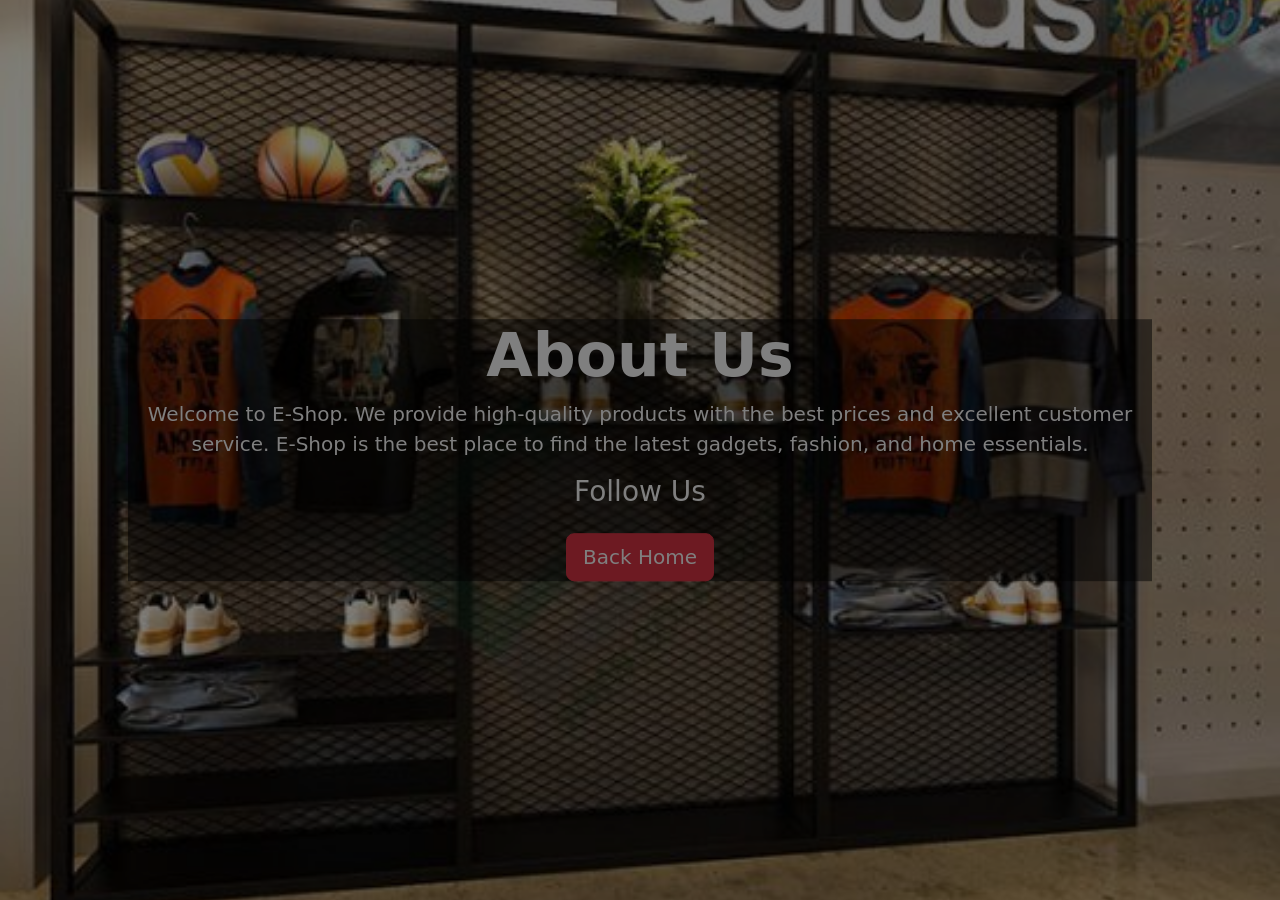
==== page/aboutus.html @ 5ab169bd "about and conntact" ====
<!DOCTYPE html>
<html lang="en">
<head>
    <meta charset="UTF-8">
    <meta name="viewport" content="width=device-width, initial-scale=1.0">
    <title>Document</title>
    <link href="https://cdn.jsdelivr.net/npm/bootstrap@5.3.8/dist/css/bootstrap.min.css" rel="stylesheet">
    <link rel="stylesheet"
          href="https://cdn.jsdelivr.net/npm/bootstrap-icons@1.11.3/font/bootstrap-icons.min.css">

    <style>
        .hero{

            position: relative;
            height: 600px;
            height: 100vh;
            overflow: hidden;
        }

        .hero img{
            width:100%;
            height:100%;
            object-fit:cover;
            align-items:center;
        }

        .overlay{
            position:absolute;
            top:0;
            left:0;
            width:100%;
            height:100%;
            background:rgba(0,0,0,.5);
        }

        .hero-text{
            position:absolute;
            top:50%;
            left:50%;
            transform:translate(-50%,-50%);
            color:white;
            text-align:center;
            width:80%;
        }

        .hero-text h1{
            font-size:60px;
            font-weight:bold;
        }

        .hero-text p{
            font-size:20px;
        }

    </style>

</head>
<body>

<!-- Banner -->
<div class="hero">

    <img src="/img/about.jpg" alt="">

    <div class="overlay"></div>

    <div class="hero-text">
        <h1>About Us</h1>

        <p>
            Welcome to E-Shop. We provide high-quality products with
            the best prices and excellent customer service. 
            E-Shop is the best place to find the latest gadgets, fashion, and home essentials.
        </p>
        <h3>Follow Us</h3>
<div class="overlay">
</div>
    <a href="index.html" class="btn btn-danger btn-lg mt-3">Back Home</a>

</div>
<div> 
</div>

<h3>Follow Us</h3>
<div>

<i class="bi bi-facebook fs-4 me-3"></i>

<i class="bi bi-instagram fs-4 me-3"></i>

<i class="bi bi-youtube fs-4"></i>

</div>
</body>
</html>
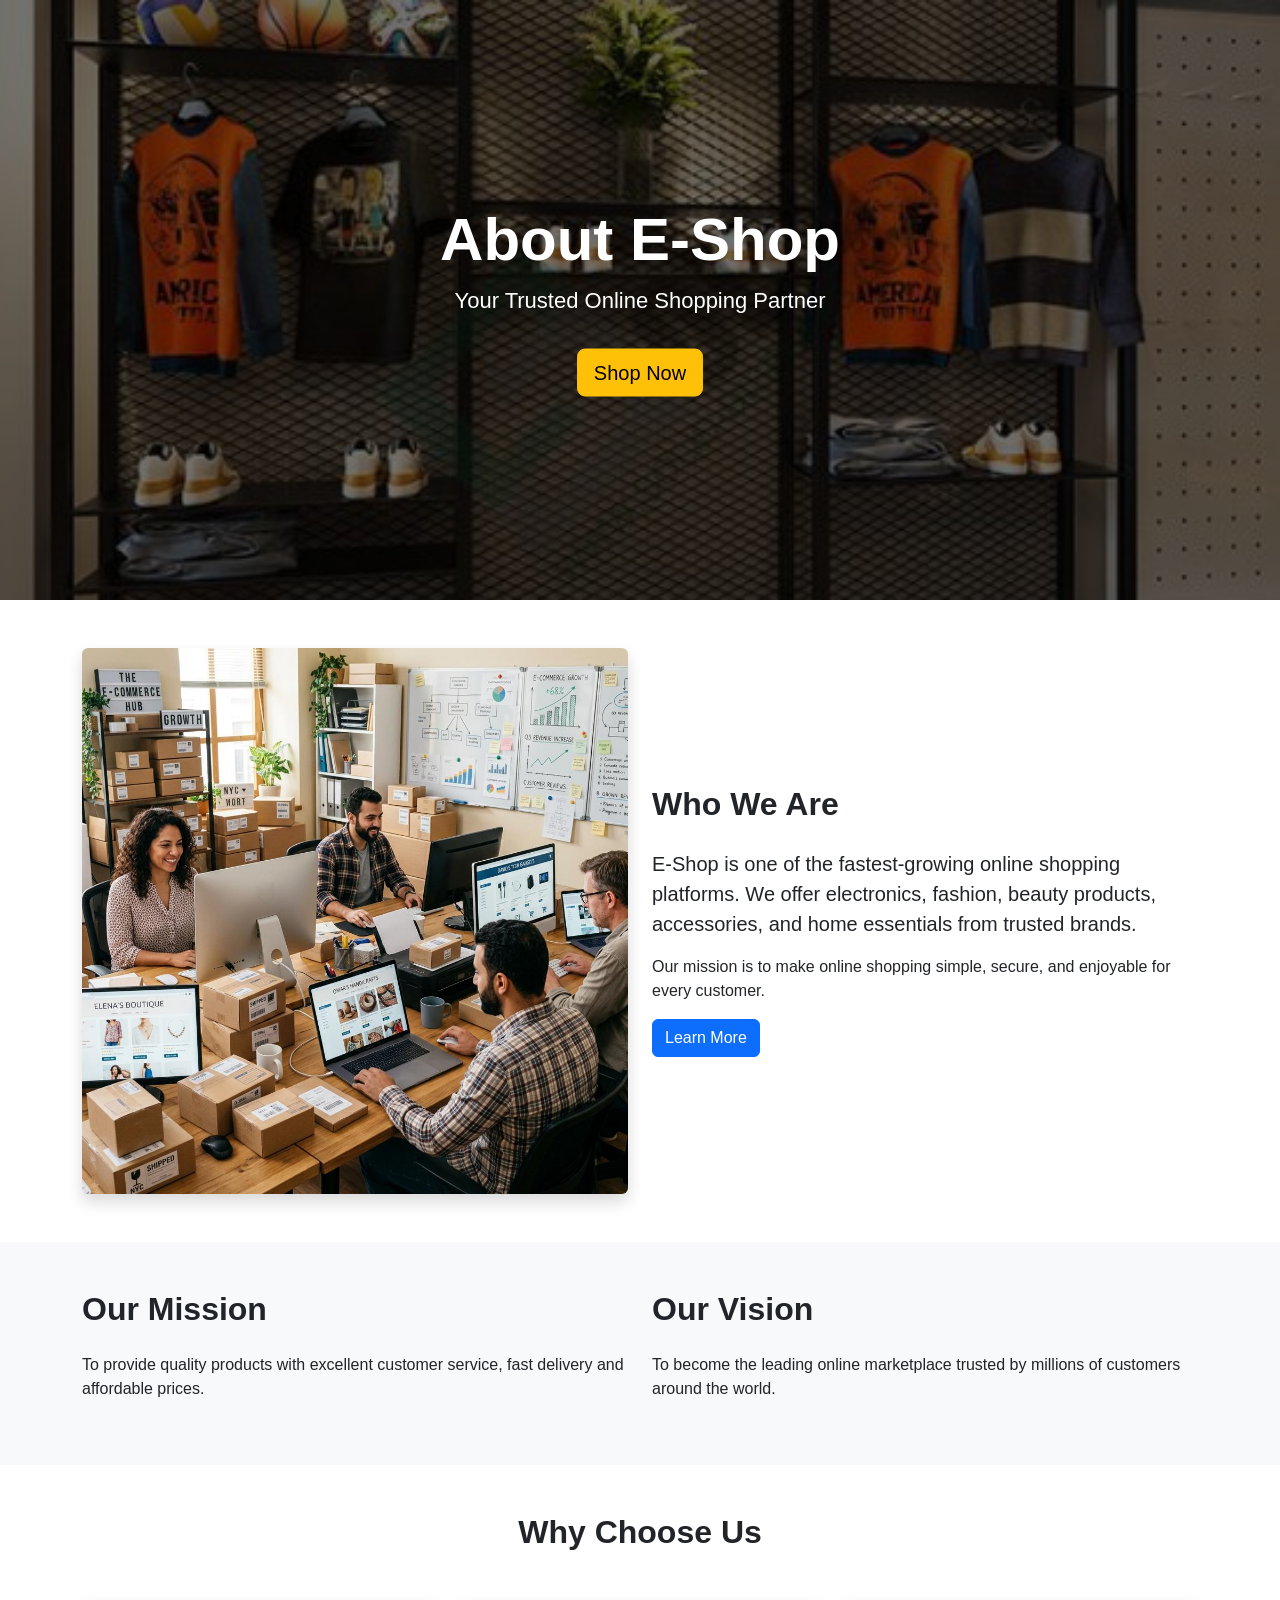
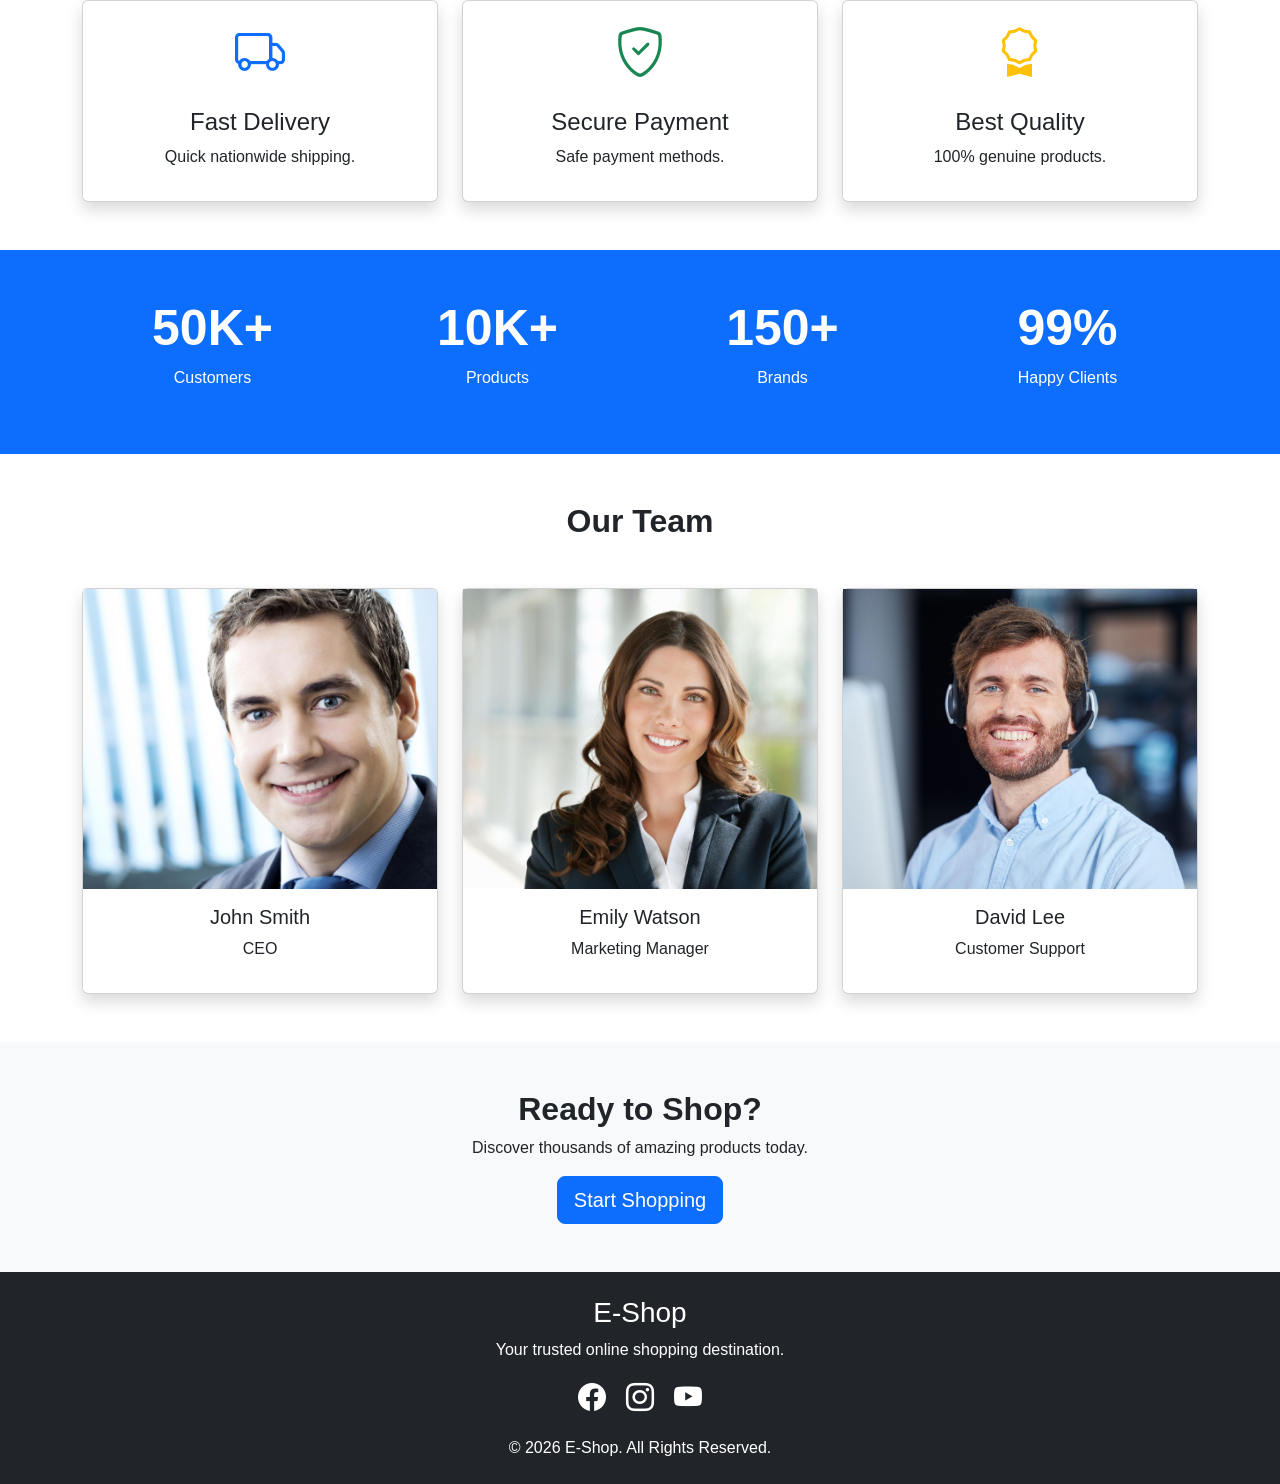
==== commit b416acbd: "About us" ====
--- a/page/aboutus.html
+++ b/page/aboutus.html
@@ -5,91 +5,278 @@
     <meta name="viewport" content="width=device-width, initial-scale=1.0">
     <title>Document</title>
     <link href="https://cdn.jsdelivr.net/npm/bootstrap@5.3.8/dist/css/bootstrap.min.css" rel="stylesheet">
-    <link rel="stylesheet"
-          href="https://cdn.jsdelivr.net/npm/bootstrap-icons@1.11.3/font/bootstrap-icons.min.css">
-
+    <link rel="stylesheet" href="https://cdn.jsdelivr.net/npm/bootstrap-icons@1.11.3/font/bootstrap-icons.min.css">
     <style>
-        .hero{
-
+        body {
+            font-family: Arial, Helvetica, sans-serif;
+        }
+        /* Banner */
+        .hero {
             position: relative;
             height: 600px;
-            height: 100vh;
-            overflow: hidden;
-        }
-
-        .hero img{
-            width:100%;
-            height:100%;
-            object-fit:cover;
-            align-items:center;
-        }
-
-        .overlay{
-            position:absolute;
-            top:0;
-            left:0;
-            width:100%;
-            height:100%;
-            background:rgba(0,0,0,.5);
-        }
-
-        .hero-text{
-            position:absolute;
-            top:50%;
-            left:50%;
-            transform:translate(-50%,-50%);
-            color:white;
-            text-align:center;
-            width:80%;
-        }
-
-        .hero-text h1{
-            font-size:60px;
-            font-weight:bold;
-        }
-
-        .hero-text p{
-            font-size:20px;
-        }
-
+        }
+        .hero img {
+            width: 100%;
+            height: 100%;
+            object-fit: cover;
+        }
+        .hero::before {
+            content: "";
+            position: absolute;
+            inset: 0;
+            background: rgba(0, 0, 0, .55);
+        }
+        .hero-content {
+            position: absolute;
+            top: 50%;
+            left: 50%;
+            transform: translate(-50%, -50%);
+            color: white;
+            text-align: center;
+        }
+        .hero-content h1 {
+            font-size: 60px;
+            font-weight: bold;
+        }
+        .hero-content p {
+            font-size: 22px;
+        }
+        /* Section */
+        .section-title {
+            font-weight: bold;
+            margin-bottom: 25px;
+        }
+        /* Feature */
+        .feature-card {
+            transition: .3s;
+        }
+        .feature-card:hover {
+            transform: translateY(-10px);
+        }
+        .feature-card i {
+            font-size: 50px;
+        }
+        /* Team */
+        .team img {
+            height: 300px;
+            object-fit: cover;
+        }
+        /* Counter */
+        .counter {
+            background: #0d6efd;
+            color: white;
+        }
+        .counter h2 {
+            font-size: 50px;
+            font-weight: bold;
+        }
+        .cta {
+            background: #f8f9fa;
+        }
+        footer a {
+            color: white;
+            text-decoration: none;
+        }
     </style>
-
 </head>
 <body>
-
-<!-- Banner -->
-<div class="hero">
-
-    <img src="/img/about.jpg" alt="">
-
-    <div class="overlay"></div>
-
-    <div class="hero-text">
-        <h1>About Us</h1>
-
+    <!--HERO-->
+    <section class="hero">
+        <img src="/img/about.jpg">
+        <div class="hero-content">
+            <h1>About E-Shop</h1>
+            <p>
+                Your Trusted Online Shopping Partner
+            </p>
+            <a href="/page/shop.html" class="btn btn-warning btn-lg mt-3">
+                Shop Now
+            </a>
+        </div>
+    </section>
+    <!--ABOU-->
+    <section class="container py-5">
+        <div class="row align-items-center">
+            <div class="col-lg-6">
+                <img src="/img/company.jpg" class="img-fluid rounded shadow">
+            </div>
+            <div class="col-lg-6">
+                <h2 class="section-title">
+                    Who We Are
+                </h2>
+                <p class="lead">
+                    E-Shop is one of the fastest-growing online shopping platforms.
+                    We offer electronics, fashion, beauty products, accessories,
+                    and home essentials from trusted brands.
+                </p>
+                <p>
+                    Our mission is to make online shopping simple, secure,
+                    and enjoyable for every customer.
+                </p>
+                <a href="#" class="btn btn-primary">
+                    Learn More
+                </a>
+            </div>
+        </div>
+    </section>
+    <!--Mission-->
+    <section class="bg-light py-5">
+        <div class="container">
+            <div class="row">
+                <div class="col-md-6">
+                    <h2 class="section-title">
+                        Our Mission
+                    </h2>
+                    <p>
+                        To provide quality products with excellent customer service,
+                        fast delivery and affordable prices.
+                    </p>
+                </div>
+                <div class="col-md-6">
+                    <h2 class="section-title">
+                        Our Vision
+                    </h2>
+                    <p>
+                        To become the leading online marketplace trusted by millions
+                        of customers around the world.
+                    </p>
+                </div>
+            </div>
+        </div>
+    </section>
+    <!--WHY CHOOSE US-->
+    <section class="container py-5">
+        <h2 class="text-center fw-bold mb-5">
+            Why Choose Us
+        </h2>
+        <div class="row g-4">
+            <div class="col-md-4">
+                <div class="card shadow feature-card h-100">
+                    <div class="card-body text-center">
+                        <i class="bi bi-truck text-primary"></i>
+                        <h4 class="mt-3">
+                            Fast Delivery
+                        </h4>
+                        <p>
+                            Quick nationwide shipping.
+                        </p>
+                    </div>
+                </div>
+            </div>
+            <div class="col-md-4">
+                <div class="card shadow feature-card h-100">
+                    <div class="card-body text-center">
+                        <i class="bi bi-shield-check text-success"></i>
+                        <h4 class="mt-3">
+                            Secure Payment
+                        </h4>
+                        <p>
+                            Safe payment methods.
+                        </p>
+                    </div>
+                </div>
+            </div>
+            <div class="col-md-4">
+                <div class="card shadow feature-card h-100">
+                    <div class="card-body text-center">
+                        <i class="bi bi-award text-warning"></i>
+                        <h4 class="mt-3">
+                            Best Quality
+                        </h4>
+                        <p>
+                            100% genuine products.
+                        </p>
+                    </div>
+                </div>
+            </div>
+        </div>
+    </section>
+    <!--COUNTER-->
+    <section class="counter py-5">
+        <div class="container">
+            <div class="row text-center">
+                <div class="col-md-3">
+                    <h2>50K+</h2>
+                    <p>Customers</p>
+                </div>
+                <div class="col-md-3">
+                    <h2>10K+</h2>
+                    <p>Products</p>
+                </div>
+                <div class="col-md-3">
+                    <h2>150+</h2>
+                    <p>Brands</p>
+                </div>
+                <div class="col-md-3">
+                    <h2>99%</h2>
+                    <p>Happy Clients</p>
+                </div>
+            </div>
+        </div>
+    </section>
+    <!--TEAM-->
+    <section class="container py-5">
+        <h2 class="text-center fw-bold mb-5">
+            Our Team
+        </h2>
+        <div class="row g-4 team">
+            <div class="col-md-4">
+                <div class="card shadow">
+                    <img src="/img/team1.jpg">
+                    <div class="card-body text-center">
+                        <h5>John Smith</h5>
+                        <p>CEO</p>
+                    </div>
+                </div>
+            </div>
+            <div class="col-md-4">
+                <div class="card shadow">
+                    <img src="/img/team2.jpg">
+                    <div class="card-body text-center">
+                        <h5>Emily Watson</h5>
+                        <p>Marketing Manager</p>
+                    </div>
+                </div>
+            </div>
+            <div class="col-md-4">
+                <div class="card shadow">
+                    <img src="/img/team3.jpg">
+                    <div class="card-body text-center">
+                        <h5>David Lee</h5>
+                        <p>Customer Support</p>
+                    </div>
+                </div>
+            </div>
+        </div>
+    </section>
+    <!--CTA-->
+    <section class="cta py-5">
+        <div class="container text-center">
+            <h2 class="fw-bold">
+                Ready to Shop?
+            </h2>
+            <p>
+                Discover thousands of amazing products today.
+            </p>
+            <a href="/page/shop.html" class="btn btn-primary btn-lg">
+                Start Shopping
+            </a>
+        </div>
+    </section>
+    <!--FOOTER-->
+    <footer class="bg-dark text-white text-center py-4">
+        <h3>E-Shop</h3>
         <p>
-            Welcome to E-Shop. We provide high-quality products with
-            the best prices and excellent customer service. 
-            E-Shop is the best place to find the latest gadgets, fashion, and home essentials.
+            Your trusted online shopping destination.
         </p>
-        <h3>Follow Us</h3>
-<div class="overlay">
-</div>
-    <a href="index.html" class="btn btn-danger btn-lg mt-3">Back Home</a>
-
-</div>
-<div> 
-</div>
-
-<h3>Follow Us</h3>
-<div>
-
-<i class="bi bi-facebook fs-4 me-3"></i>
-
-<i class="bi bi-instagram fs-4 me-3"></i>
-
-<i class="bi bi-youtube fs-4"></i>
-
-</div>
+        <div class="mb-3">
+            <i class="bi bi-facebook fs-3 me-3"></i>
+            <i class="bi bi-instagram fs-3 me-3"></i>
+            <i class="bi bi-youtube fs-3"></i>
+        </div>
+        <p class="mb-0">
+            © 2026 E-Shop. All Rights Reserved.
+        </p>
+    </footer>
+    <script src="https://cdn.jsdelivr.net/npm/bootstrap@5.3.8/dist/js/bootstrap.bundle.min.js"></script>
 </body>
 </html>
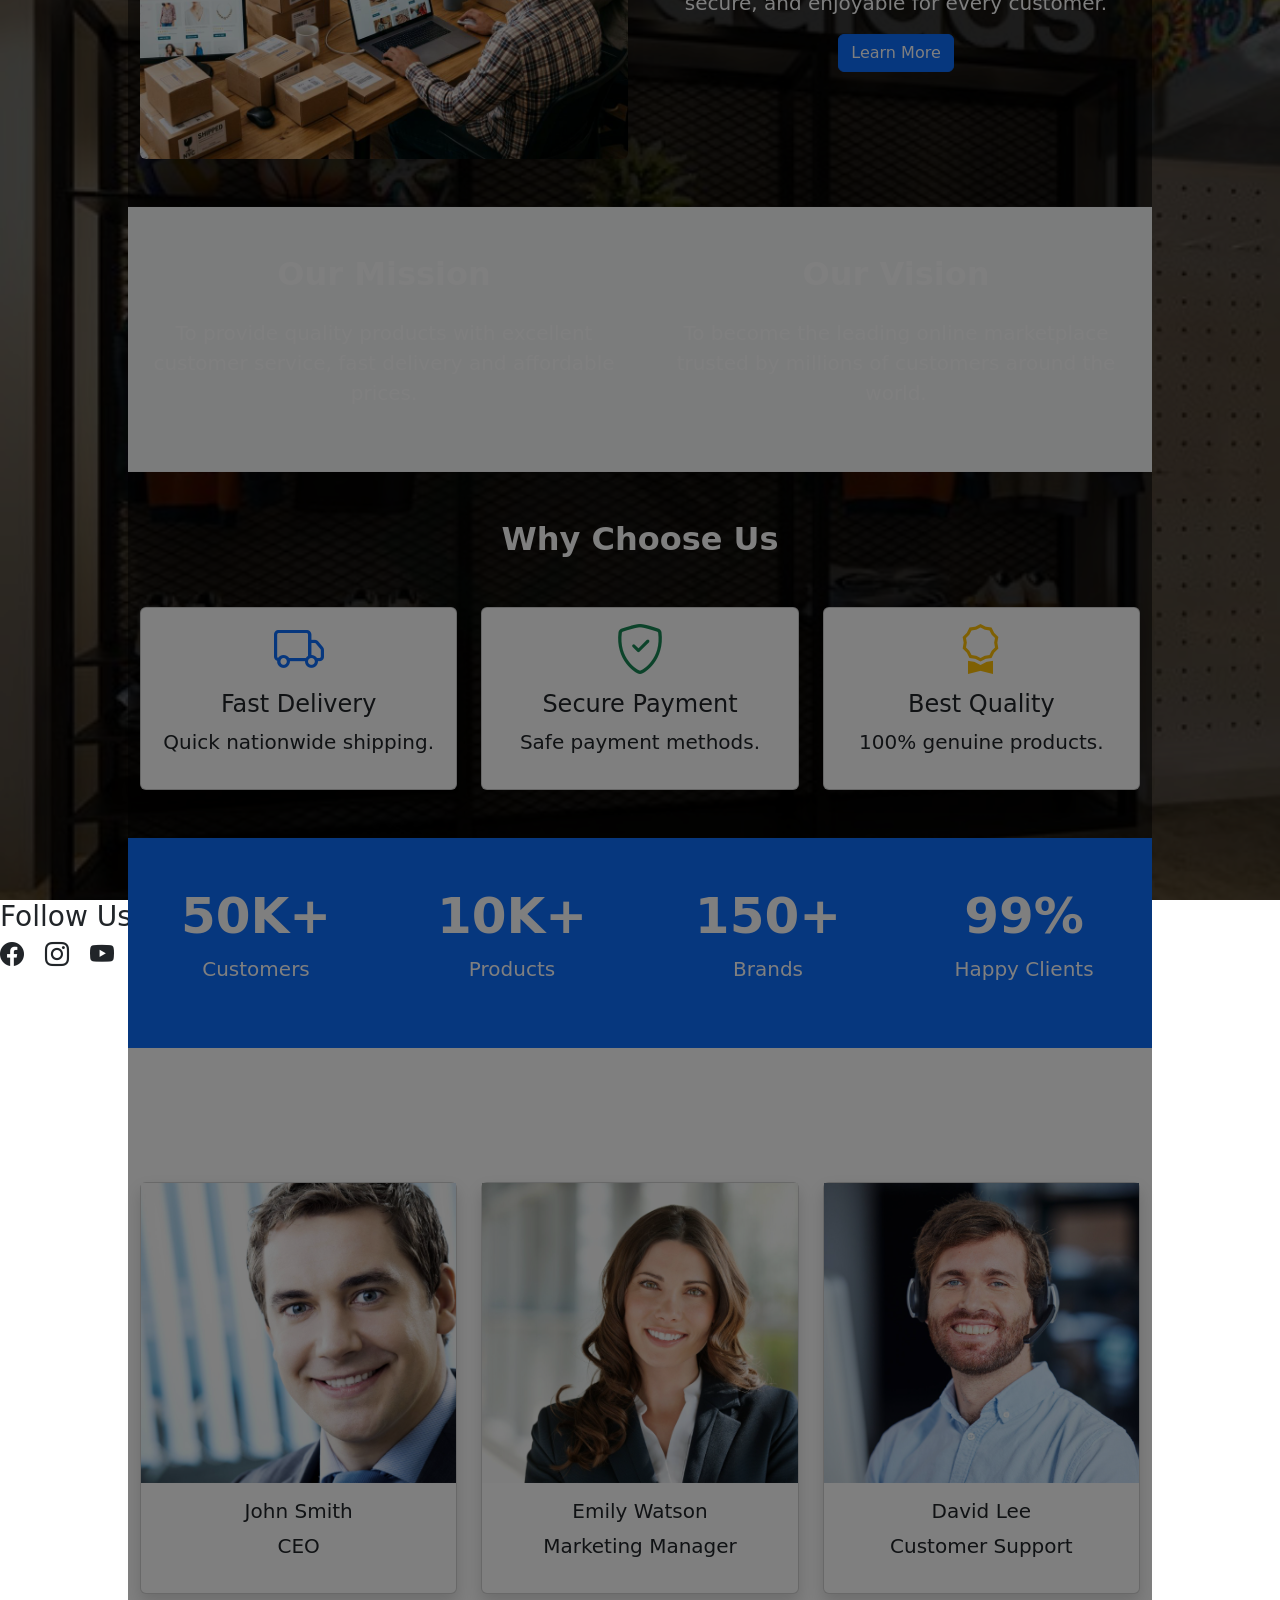
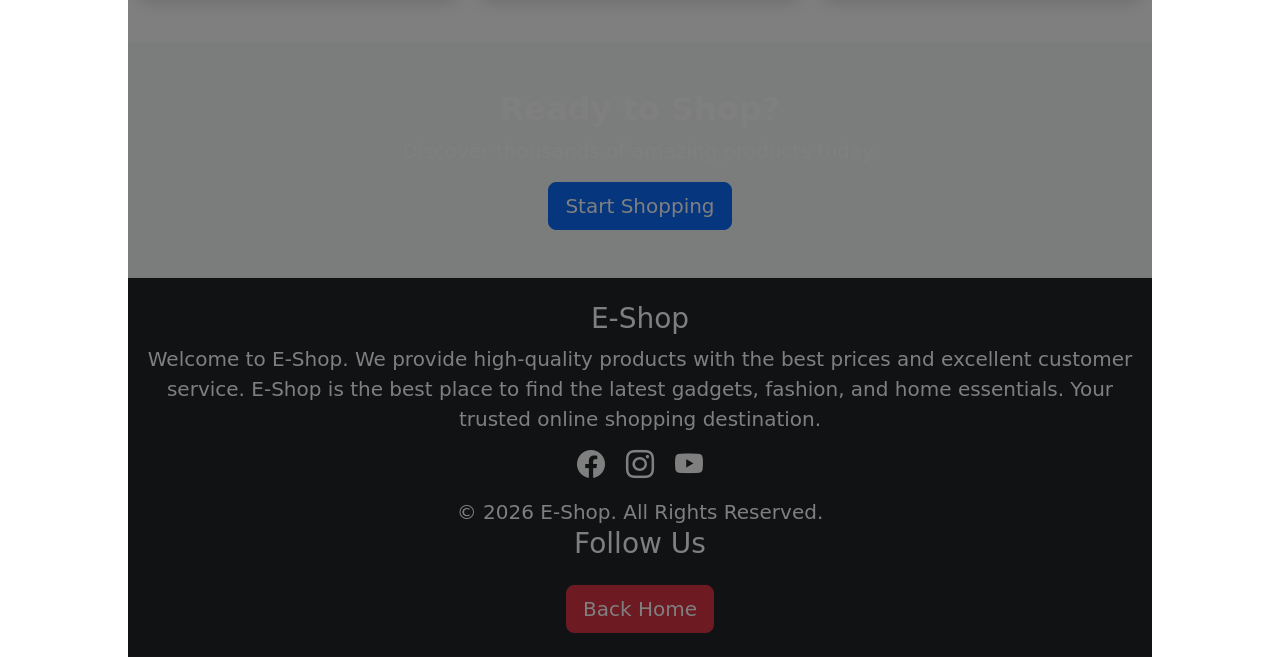
==== commit 6d67b812: "update all" ====
--- a/page/aboutus.html
+++ b/page/aboutus.html
@@ -1,12 +1,13 @@
-<!DOCTYPE html>
-<html lang="en">
-<head>
-    <meta charset="UTF-8">
-    <meta name="viewport" content="width=device-width, initial-scale=1.0">
+<meta name="viewport" content="width=device-width, initial-scale=1.0">
     <title>Document</title>
     <link href="https://cdn.jsdelivr.net/npm/bootstrap@5.3.8/dist/css/bootstrap.min.css" rel="stylesheet">
+    <link rel="stylesheet"
+          href="https://cdn.jsdelivr.net/npm/bootstrap-icons@1.11.3/font/bootstrap-icons.min.css">
+
     <link rel="stylesheet" href="https://cdn.jsdelivr.net/npm/bootstrap-icons@1.11.3/font/bootstrap-icons.min.css">
     <style>
+        .hero{
+
         body {
             font-family: Arial, Helvetica, sans-serif;
         }
@@ -14,6 +15,45 @@
         .hero {
             position: relative;
             height: 600px;
+            height: 100vh;
+            overflow: hidden;
+        }
+
+        .hero img{
+            width:100%;
+            height:100%;
+            object-fit:cover;
+            align-items:center;
+        }
+
+        .overlay{
+            position:absolute;
+            top:0;
+            left:0;
+            width:100%;
+            height:100%;
+            background:rgba(0,0,0,.5);
+        }
+
+        .hero-text{
+            position:absolute;
+            top:50%;
+            left:50%;
+            transform:translate(-50%,-50%);
+            color:white;
+            text-align:center;
+            width:80%;
+        }
+
+        .hero-text h1{
+            font-size:60px;
+            font-weight:bold;
+        }
+
+        .hero-text p{
+            font-size:20px;
+        }
+
         }
         .hero img {
             width: 100%;
@@ -78,8 +118,20 @@
             text-decoration: none;
         }
     </style>
+
 </head>
 <body>
+
+<!-- Banner -->
+<div class="hero">
+
+    <img src="/img/about.jpg" alt="">
+
+    <div class="overlay"></div>
+
+    <div class="hero-text">
+        <h1>About Us</h1>
+
     <!--HERO-->
     <section class="hero">
         <img src="/img/about.jpg">
@@ -266,6 +318,9 @@
     <footer class="bg-dark text-white text-center py-4">
         <h3>E-Shop</h3>
         <p>
+            Welcome to E-Shop. We provide high-quality products with
+            the best prices and excellent customer service. 
+            E-Shop is the best place to find the latest gadgets, fashion, and home essentials.
             Your trusted online shopping destination.
         </p>
         <div class="mb-3">
@@ -276,6 +331,25 @@
         <p class="mb-0">
             © 2026 E-Shop. All Rights Reserved.
         </p>
+        <h3>Follow Us</h3>
+<div class="overlay">
+</div>
+    <a href="index.html" class="btn btn-danger btn-lg mt-3">Back Home</a>
+
+</div>
+<div> 
+</div>
+
+<h3>Follow Us</h3>
+<div>
+
+<i class="bi bi-facebook fs-4 me-3"></i>
+
+<i class="bi bi-instagram fs-4 me-3"></i>
+
+<i class="bi bi-youtube fs-4"></i>
+
+</div>
     </footer>
     <script src="https://cdn.jsdelivr.net/npm/bootstrap@5.3.8/dist/js/bootstrap.bundle.min.js"></script>
 </body>
